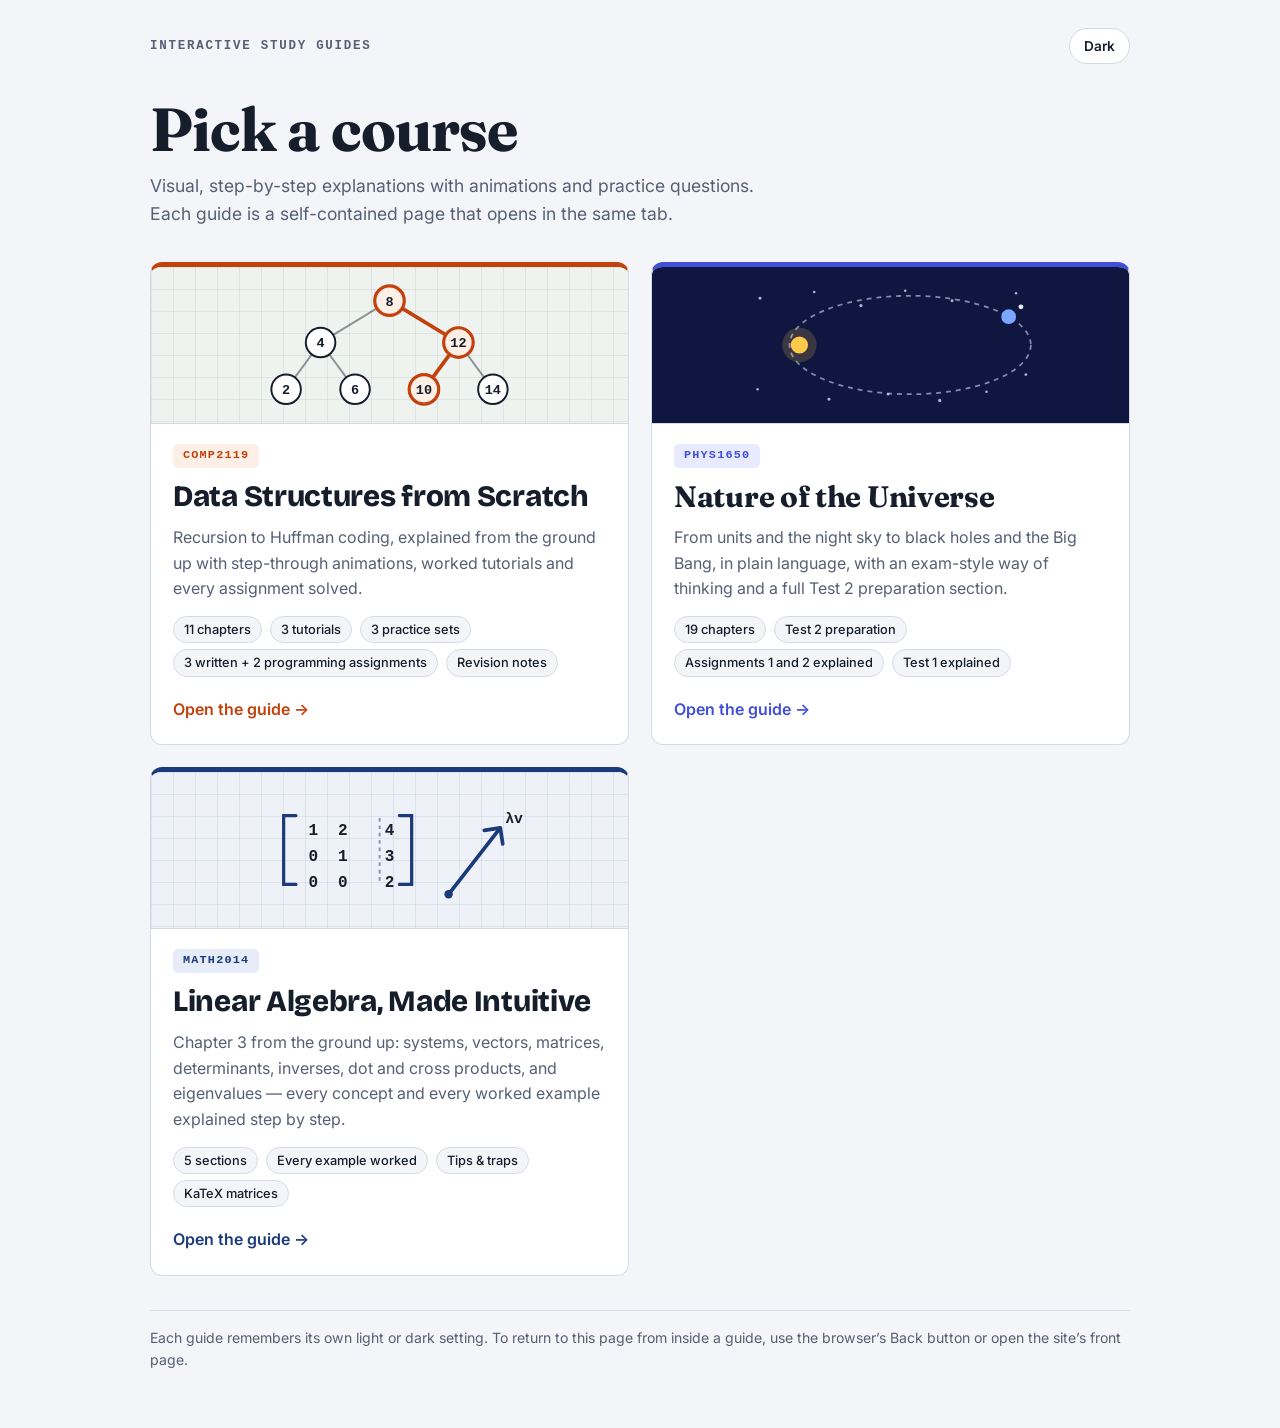
==== index.html @ aa78ffd8 "Add MATH2014 Linear Algebra study guide New single-file app at math2014/ covering HKU MATH2014 Chapt" ====
<!doctype html>
<html lang="en">
<head>
<meta charset="utf-8">
<meta name="viewport" content="width=device-width,initial-scale=1,viewport-fit=cover">
<meta name="robots" content="noindex,nofollow">
<title>Study Guides</title>
<link rel="icon" href="data:image/svg+xml,%3Csvg xmlns='http://www.w3.org/2000/svg' viewBox='0 0 32 32'%3E%3Crect width='32' height='32' rx='7' fill='%23161e2b'/%3E%3Ccircle cx='11' cy='12' r='3.2' fill='%23ffa24d'/%3E%3Ccircle cx='22' cy='12' r='3.2' fill='%238c9bff'/%3E%3Cpath d='M11 15v4m11-4v4M11 19h11' stroke='%23fff' stroke-width='2' fill='none' stroke-linecap='round'/%3E%3C/svg%3E">
<link rel="preconnect" href="https://fonts.googleapis.com">
<link rel="preconnect" href="https://fonts.gstatic.com" crossorigin>
<link rel="stylesheet" href="https://fonts.googleapis.com/css2?family=Bricolage+Grotesque:wght@600;800&family=Fraunces:opsz,wght@9..144,600;9..144,700&family=Inter:wght@400;500;600&display=swap">
<style>
:root{
  --bg:#f4f5f8; --surface:#ffffff; --ink:#161e2b; --muted:#566074; --line:#d5dae4;
  --comp:#c2410c; --comp-soft:#fdeee6; --comp-art:#eef3ef; --comp-grid:rgba(23,35,45,.07);
  --phys:#3f4fd8; --phys-soft:#e8eaff;
  --math:#1b3a7a; --math-soft:#e6ecf8; --math-art:#eef1f7; --math-grid:rgba(27,58,122,.08);
  --shadow:0 2px 4px rgba(22,30,43,.06),0 10px 26px rgba(22,30,43,.09);
  --serif:'Fraunces',Georgia,'Times New Roman',serif;
  --sans:'Inter',system-ui,-apple-system,'Segoe UI',Roboto,sans-serif;
  --disp:'Bricolage Grotesque','Trebuchet MS',system-ui,sans-serif;
  --mono:ui-monospace,SFMono-Regular,Menlo,Consolas,monospace;
  color-scheme:light;
}
:root[data-theme="dark"]{
  --bg:#0e1319; --surface:#161d26; --ink:#e8edf3; --muted:#9aa7b6; --line:#2a3441;
  --comp:#ffa24d; --comp-soft:#3a2614; --comp-art:#10171c; --comp-grid:rgba(230,237,242,.06);
  --phys:#8c9bff; --phys-soft:#232d63;
  --math:#8fb0ee; --math-soft:#1c2a46; --math-art:#10151f; --math-grid:rgba(143,176,238,.08);
  --shadow:0 2px 4px rgba(0,0,0,.4),0 10px 26px rgba(0,0,0,.4);
  color-scheme:dark;
}
*,*::before,*::after{box-sizing:border-box}
html{-webkit-text-size-adjust:100%}
body{
  margin:0; background:var(--bg); color:var(--ink);
  font:400 16px/1.6 var(--sans); -webkit-font-smoothing:antialiased;
  padding-left:max(16px,env(safe-area-inset-left,0px));
  padding-right:max(16px,env(safe-area-inset-right,0px));
  padding-top:max(0px,env(safe-area-inset-top,0px));
  padding-bottom:max(0px,env(safe-area-inset-bottom,0px));
}
.wrap{max-width:980px;margin:0 auto;padding-block:28px 56px}
a{color:inherit}
a:focus-visible,button:focus-visible{outline:3px solid var(--comp);outline-offset:3px;border-radius:6px}

.top{display:flex;align-items:center;justify-content:space-between;gap:12px}
.eyebrow{margin:0;font:600 .78rem/1 var(--mono);letter-spacing:.14em;text-transform:uppercase;color:var(--muted)}
.theme{font:600 .85rem var(--sans);padding:7px 14px;border:1.5px solid var(--line);border-radius:999px;background:var(--surface);color:var(--ink);cursor:pointer;min-height:36px}
.theme:hover{border-color:var(--muted)}

h1{margin:34px 0 10px;font:700 clamp(2.3rem,6.4vw,3.8rem)/1.05 var(--serif);letter-spacing:-.015em;text-wrap:balance}
.lede{margin:0 0 34px;max-width:36em;font-size:1.1rem;color:var(--muted)}

.grid{display:grid;grid-template-columns:repeat(auto-fit,minmax(min(100%,340px),1fr));gap:22px;margin:0;padding:0;list-style:none}
.grid>li{min-width:0}
.card{
  display:flex;flex-direction:column;height:100%;overflow:hidden;min-width:0;
  background:var(--surface);border:1.5px solid var(--line);border-top:5px solid var(--acc);border-radius:12px;
  color:var(--ink);text-decoration:none;transition:transform .16s ease,box-shadow .16s ease;
}
.card:hover{transform:translateY(-3px);box-shadow:var(--shadow)}
.card.comp{--acc:var(--comp);--acc-soft:var(--comp-soft)}
.card.phys{--acc:var(--phys);--acc-soft:var(--phys-soft)}
.card.math{--acc:var(--math);--acc-soft:var(--math-soft)}
.art{border-bottom:1.5px solid var(--line);padding:14px 18px}
.art svg{display:block;width:100%;height:auto;max-height:128px}
.art.comp{background-color:var(--comp-art);background-image:linear-gradient(var(--comp-grid) 1px,transparent 1px),linear-gradient(90deg,var(--comp-grid) 1px,transparent 1px);background-size:22px 22px;color:var(--ink)}
.art.phys{background:#0f1740;color:#e8ebfa}
.art.math{background-color:var(--math-art);background-image:linear-gradient(var(--math-grid) 1px,transparent 1px),linear-gradient(90deg,var(--math-grid) 1px,transparent 1px);background-size:22px 22px;color:var(--ink)}
.card.math h2{font-family:var(--disp);font-weight:800;letter-spacing:-.01em}
.body{display:flex;flex-direction:column;gap:12px;padding:20px 22px 22px;flex:1}
.tag{align-self:flex-start;font:600 .74rem/1 var(--mono);letter-spacing:.1em;text-transform:uppercase;color:var(--acc);background:var(--acc-soft);padding:6px 10px;border-radius:5px}
.card h2{margin:0;font-size:1.85rem;line-height:1.12;text-wrap:balance}
.card.comp h2{font-family:var(--disp);font-weight:800;letter-spacing:-.01em}
.card.phys h2{font-family:var(--serif);font-weight:700;letter-spacing:-.01em}
.card p{margin:0;color:var(--muted)}
.facts{display:flex;flex-wrap:wrap;gap:6px 8px;margin:2px 0 0;padding:0;list-style:none}
.facts li{font:500 .8rem/1.2 var(--sans);padding:5px 10px;border:1.5px solid var(--line);border-radius:999px;color:var(--ink);background:var(--bg)}
.go{margin-top:auto;padding-top:8px;font-weight:600;color:var(--acc)}
.go span{display:inline-block;transition:transform .16s ease}
.card:hover .go span{transform:translateX(4px)}

.foot{margin:34px 0 0;padding-top:16px;border-top:1.5px solid var(--line);color:var(--muted);font-size:.88rem}
@media (prefers-reduced-motion:reduce){.card,.go span{transition:none}.card:hover{transform:none}.card:hover .go span{transform:none}}
</style>
</head>
<body>
<div class="wrap">
  <div class="top">
    <p class="eyebrow">Interactive study guides</p>
    <button class="theme" id="themeBtn" type="button">Dark</button>
  </div>

  <h1>Pick a course</h1>
  <p class="lede">Visual, step-by-step explanations with animations and practice questions. Each guide is a self-contained page that opens in the same tab.</p>

  <ul class="grid">
    <li>
      <a class="card comp" href="comp2119/">
        <div class="art comp" aria-hidden="true">
          <svg viewBox="0 0 240 104" role="presentation">
            <g stroke="currentColor" stroke-opacity=".45" stroke-width="1.6" fill="none">
              <line x1="120" y1="16" x2="64" y2="50"/><line x1="64" y1="50" x2="36" y2="88"/><line x1="64" y1="50" x2="92" y2="88"/><line x1="176" y1="50" x2="204" y2="88"/>
            </g>
            <g stroke="var(--comp)" stroke-width="3" fill="none"><line x1="120" y1="16" x2="176" y2="50"/><line x1="176" y1="50" x2="148" y2="88"/></g>
            <g stroke="currentColor" stroke-width="1.6" fill="var(--surface)">
              <circle cx="64" cy="50" r="12"/><circle cx="36" cy="88" r="12"/><circle cx="92" cy="88" r="12"/><circle cx="204" cy="88" r="12"/>
            </g>
            <g stroke="var(--comp)" stroke-width="2.6" fill="var(--comp-soft)">
              <circle cx="120" cy="16" r="12"/><circle cx="176" cy="50" r="12"/><circle cx="148" cy="88" r="12"/>
            </g>
            <g font-family="ui-monospace,Menlo,Consolas,monospace" font-size="11" font-weight="700" text-anchor="middle" fill="currentColor">
              <text x="120" y="20">8</text><text x="64" y="54">4</text><text x="176" y="54">12</text>
              <text x="36" y="92">2</text><text x="92" y="92">6</text><text x="148" y="92">10</text><text x="204" y="92">14</text>
            </g>
          </svg>
        </div>
        <div class="body">
          <span class="tag">COMP2119</span>
          <h2>Data Structures from Scratch</h2>
          <p>Recursion to Huffman coding, explained from the ground up with step-through animations, worked tutorials and every assignment solved.</p>
          <ul class="facts">
            <li>11 chapters</li><li>3 tutorials</li><li>3 practice sets</li><li>3 written + 2 programming assignments</li><li>Revision notes</li>
          </ul>
          <div class="go">Open the guide <span aria-hidden="true">→</span></div>
        </div>
      </a>
    </li>
    <li>
      <a class="card phys" href="phys1650/">
        <div class="art phys" aria-hidden="true">
          <svg viewBox="0 0 240 104" role="presentation">
            <g fill="#e8ebfa" fill-opacity=".75">
              <circle cx="14" cy="14" r="1.2"/><circle cx="58" cy="9" r="1"/><circle cx="96" cy="20" r="1.3"/><circle cx="132" cy="8" r="1"/><circle cx="170" cy="16" r="1.2"/><circle cx="222" cy="10" r="1"/>
              <circle cx="12" cy="88" r="1"/><circle cx="70" cy="96" r="1.2"/><circle cx="118" cy="92" r="1"/><circle cx="160" cy="97" r="1.3"/><circle cx="198" cy="90" r="1"/><circle cx="230" cy="76" r="1.1"/>
            </g>
            <ellipse cx="136" cy="52" rx="98" ry="40" fill="none" stroke="#e8ebfa" stroke-opacity=".55" stroke-width="1.4" stroke-dasharray="4 4"/>
            <circle cx="46" cy="52" r="14" fill="#ffc94a" fill-opacity=".18"/>
            <circle cx="46" cy="52" r="7" fill="#ffc94a"/>
            <circle cx="216" cy="29" r="6" fill="#7aa7ff"/>
            <circle cx="226" cy="21" r="2" fill="#e8ebfa"/>
          </svg>
        </div>
        <div class="body">
          <span class="tag">PHYS1650</span>
          <h2>Nature of the Universe</h2>
          <p>From units and the night sky to black holes and the Big Bang, in plain language, with an exam-style way of thinking and a full Test 2 preparation section.</p>
          <ul class="facts">
            <li>19 chapters</li><li>Test 2 preparation</li><li>Assignments 1 and 2 explained</li><li>Test 1 explained</li>
          </ul>
          <div class="go">Open the guide <span aria-hidden="true">→</span></div>
        </div>
      </a>
    </li>
    <li>
      <a class="card math" href="math2014/">
        <div class="art math" aria-hidden="true">
          <svg viewBox="0 0 240 104" role="presentation">
            <g stroke="var(--math)" stroke-width="2.6" fill="none" stroke-linecap="round">
              <path d="M44 24 h-10 v56 h10"/><path d="M128 24 h10 v56 h-10"/>
            </g>
            <line x1="112" y1="26" x2="112" y2="78" stroke="var(--math)" stroke-opacity=".5" stroke-width="1.6" stroke-dasharray="3 3"/>
            <g font-family="ui-monospace,Menlo,Consolas,monospace" font-size="13" font-weight="700" text-anchor="middle" fill="currentColor">
              <text x="58" y="40">1</text><text x="82" y="40">2</text><text x="120" y="40">4</text>
              <text x="58" y="61">0</text><text x="82" y="61">1</text><text x="120" y="61">3</text>
              <text x="58" y="82">0</text><text x="82" y="82">0</text><text x="120" y="82">2</text>
            </g>
            <g stroke="var(--math)" stroke-width="3" fill="none" stroke-linecap="round" stroke-linejoin="round">
              <line x1="168" y1="88" x2="210" y2="34"/><path d="M210 34 l-13 2 M210 34 l2 13"/>
            </g>
            <circle cx="168" cy="88" r="3.4" fill="var(--math)"/>
            <text x="214" y="30" font-family="ui-monospace,Menlo,Consolas,monospace" font-size="12" font-weight="700" fill="currentColor">&#955;v</text>
          </svg>
        </div>
        <div class="body">
          <span class="tag">MATH2014</span>
          <h2>Linear Algebra, Made Intuitive</h2>
          <p>Chapter 3 from the ground up: systems, vectors, matrices, determinants, inverses, dot and cross products, and eigenvalues — every concept and every worked example explained step by step.</p>
          <ul class="facts">
            <li>5 sections</li><li>Every example worked</li><li>Tips &amp; traps</li><li>KaTeX matrices</li>
          </ul>
          <div class="go">Open the guide <span aria-hidden="true">→</span></div>
        </div>
      </a>
    </li>
  </ul>

  <p class="foot">Each guide remembers its own light or dark setting. To return to this page from inside a guide, use the browser’s Back button or open the site’s front page.</p>
</div>
<script>
(function(){
  var KEY='hub-theme',root=document.documentElement,btn=document.getElementById('themeBtn');
  function apply(t){root.setAttribute('data-theme',t);btn.textContent=t==='dark'?'Light':'Dark'}
  var t='light';try{t=localStorage.getItem(KEY)||'light'}catch(e){}
  apply(t);
  btn.addEventListener('click',function(){t=t==='dark'?'light':'dark';apply(t);try{localStorage.setItem(KEY,t)}catch(e){}});
})();
</script>
</body>
</html>
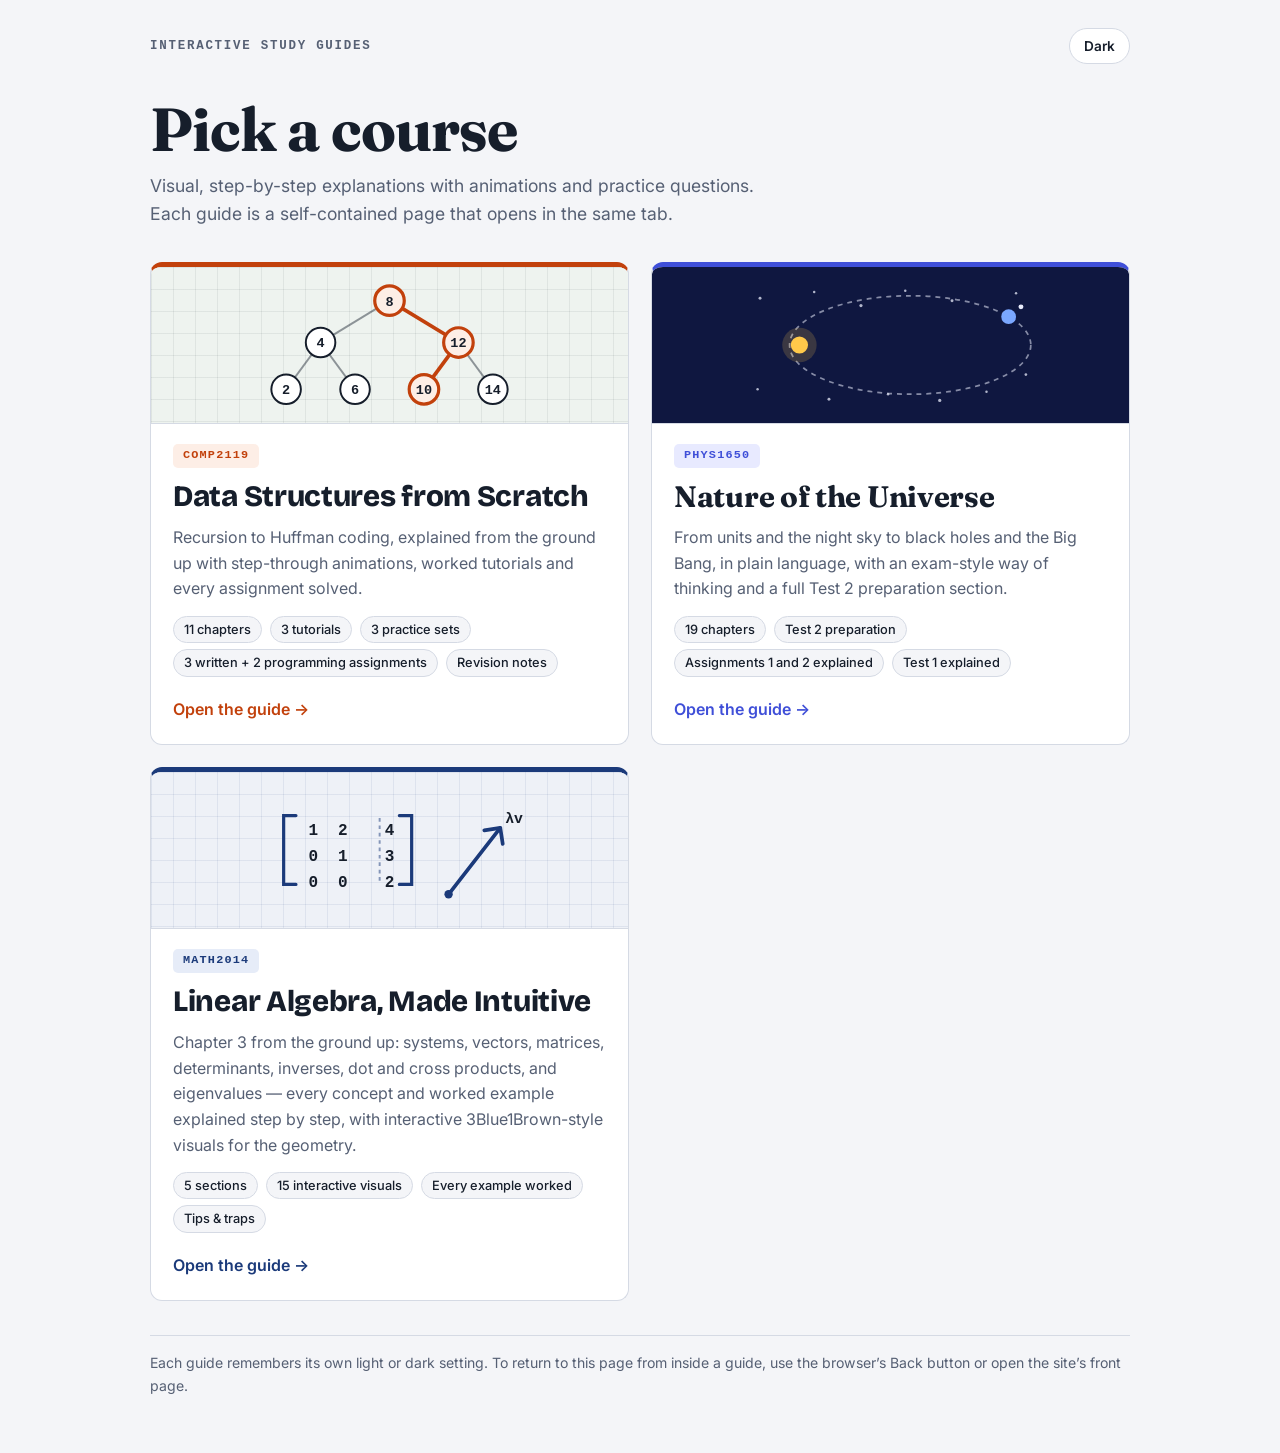
==== commit bde340e4: "Add interactive geometric visualisations to MATH2014 Geometry is the heart of linear algebra, so eac" ====
--- a/index.html
+++ b/index.html
@@ -176,9 +176,9 @@
         <div class="body">
           <span class="tag">MATH2014</span>
           <h2>Linear Algebra, Made Intuitive</h2>
-          <p>Chapter 3 from the ground up: systems, vectors, matrices, determinants, inverses, dot and cross products, and eigenvalues — every concept and every worked example explained step by step.</p>
+          <p>Chapter 3 from the ground up: systems, vectors, matrices, determinants, inverses, dot and cross products, and eigenvalues — every concept and worked example explained step by step, with interactive 3Blue1Brown-style visuals for the geometry.</p>
           <ul class="facts">
-            <li>5 sections</li><li>Every example worked</li><li>Tips &amp; traps</li><li>KaTeX matrices</li>
+            <li>5 sections</li><li>15 interactive visuals</li><li>Every example worked</li><li>Tips &amp; traps</li>
           </ul>
           <div class="go">Open the guide <span aria-hidden="true">→</span></div>
         </div>
